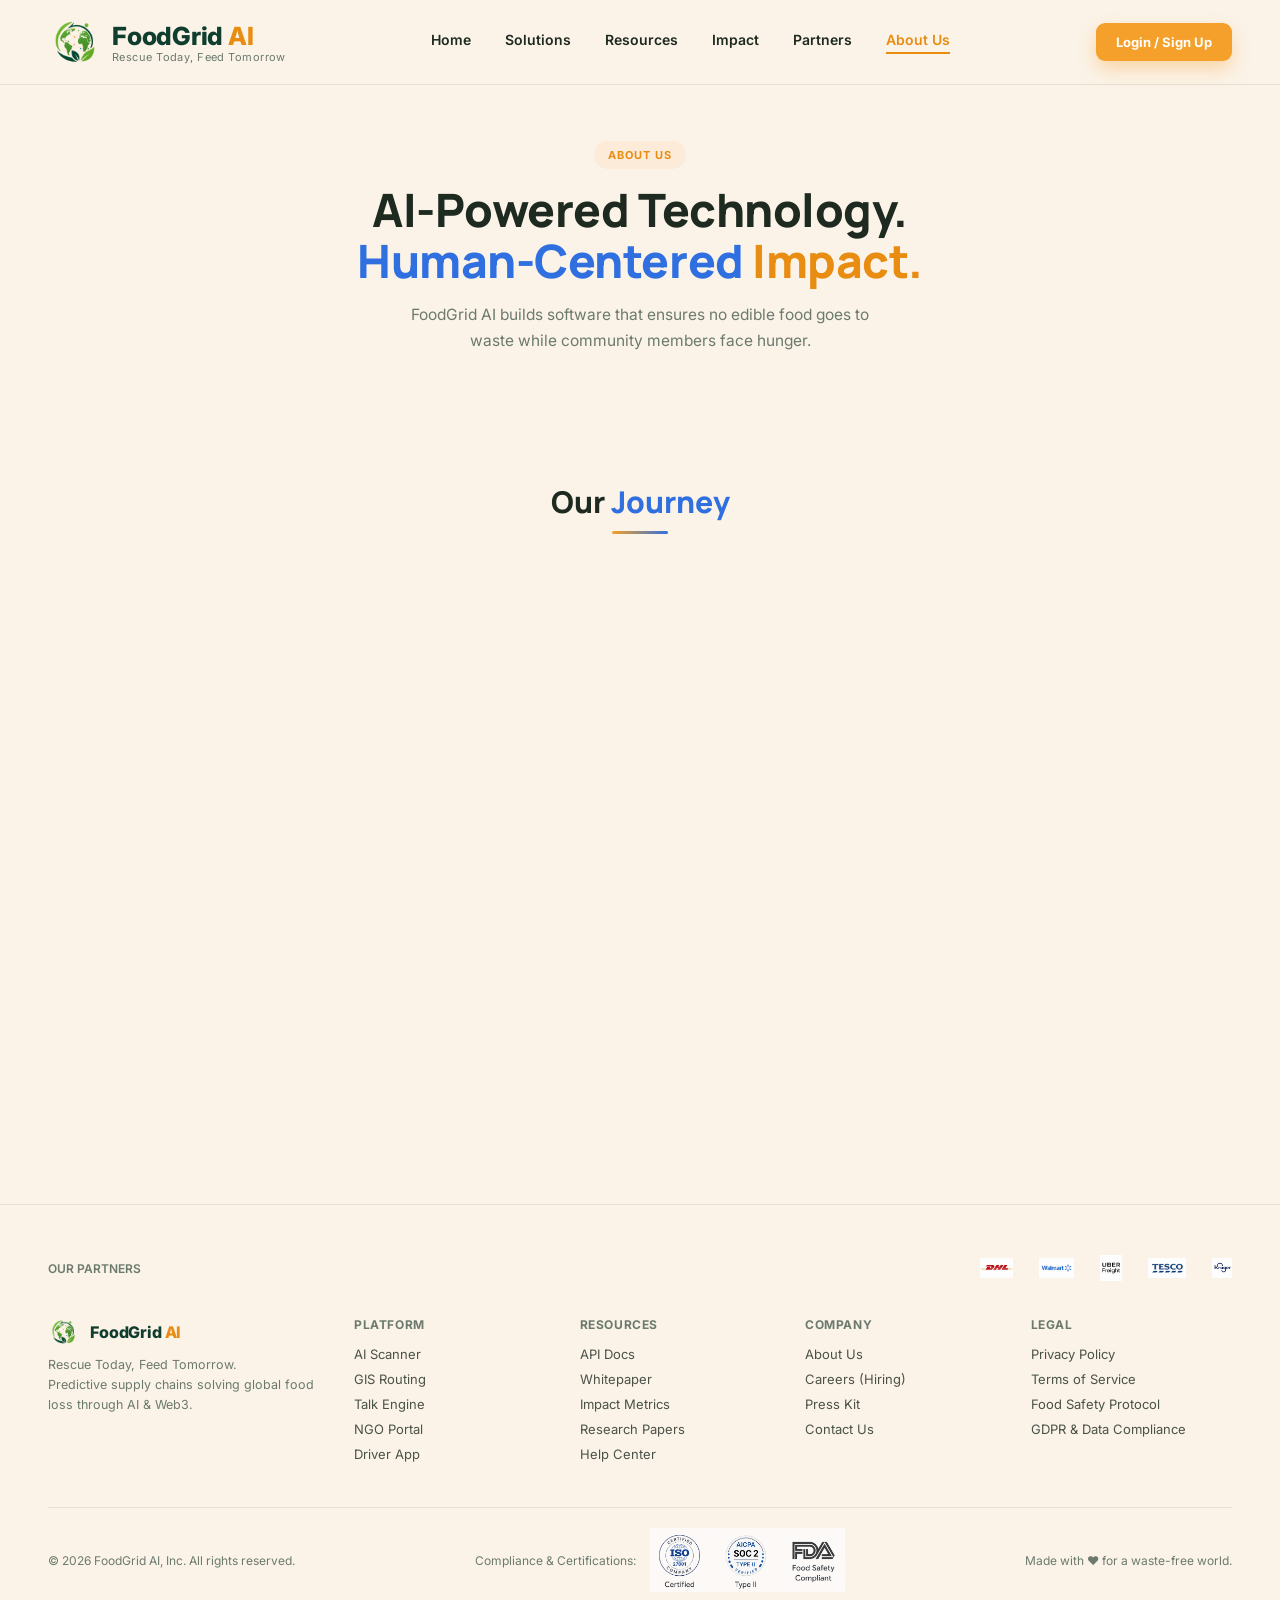
==== about.html @ d58a8b4a "Add Solutions, Resources, Partners, About, Contact pages; mobile nav; unique content per page" ====
<!DOCTYPE html>
<html lang="en">
<head>
<meta charset="UTF-8">
<meta name="viewport" content="width=device-width, initial-scale=1.0">
<title>About Us — FoodGrid AI</title>
<link rel="stylesheet" href="style.css">
</head>
<body>

  <div id="home">

    <header>
      <nav>
        <div class="brand">
          <img src="assets/logo-icon.png" alt="logo">
          <div>
            <div class="brand-text">FoodGrid <span>AI</span></div>
            <div class="brand-tag">Rescue Today, Feed Tomorrow</div>
          </div>
        </div>
        <div class="nav-links" id="navLinks">
          <a href="index.html">Home</a>
          <a href="solutions.html">Solutions</a>
          <a href="resources.html">Resources</a>
          <a href="index.html#impact">Impact</a>
          <a href="partners.html">Partners</a>
          <a href="about.html" class="active">About Us</a>
        </div>
        <div class="nav-right">
          <button class="btn-cta">Login / Sign Up</button>
          <button class="menu-toggle" id="menuToggle" aria-label="Toggle menu"><span></span><span></span><span></span></button>
        </div>
      </nav>
    </header>

    <main class="container">

      <section style="padding-top:56px;">
        <div class="hero-copy" style="max-width:700px;margin:0 auto;text-align:center;">
          <span class="eyebrow">About Us</span>
          <h1 style="margin:16px auto;">AI-Powered Technology.<br><span class="blue">Human-Centered</span> <span class="orange">Impact.</span></h1>
          <p style="margin:0 auto;">FoodGrid AI builds software that ensures no edible food goes to waste while community members face hunger.</p>
        </div>
      </section>

      <section>
        <div class="section-title"><h2>Our <span class="accent">Journey</span></h2></div>
        <div class="solutions-grid reveal" style="grid-template-columns:repeat(4,1fr);">
          <div class="solution-card"><div class="ico" style="background:#DDEBFF;">🌱</div><h3>2023 — The Foundation</h3><p>Project launched by software engineers and logistics specialists to address local farm surplus waste.</p></div>
          <div class="solution-card"><div class="ico" style="background:#DFF3E3;">🤖</div><h3>2024 — Algorithm Launch</h3><p>Deployed initial Computer Vision and Freshness Prediction models across regional supermarket pilots.</p></div>
          <div class="solution-card"><div class="ico" style="background:#FCEBD8;">🏙️</div><h3>2025 — Multi-City Expansion</h3><p>Scaled infrastructure to support 20+ municipal areas and hundreds of verified food banks.</p></div>
          <div class="solution-card"><div class="ico" style="background:#EDE9FE;">🌍</div><h3>2026 — Global Intelligence Grid</h3><p>Integrated real-time carbon tracking, dynamic routing, and automated tax reporting into one platform.</p></div>
        </div>
      </section>

      <section>
        <div class="solutions-grid reveal" style="grid-template-columns:repeat(2,1fr);">
          <div class="solution-card">
            <div class="ico" style="background:#DFF3E3;">🎯</div>
            <h3>Our Mission</h3>
            <p>To build an automated, intelligent distribution network that identifies and routes surplus food to individuals in need — instantly, safely, and transparently.</p>
          </div>
          <div class="solution-card">
            <div class="ico" style="background:#DDEBFF;">🔭</div>
            <h3>Our Vision</h3>
            <p>A resilient world where supply chains eliminate edible organic waste entirely, establishing equitable food access across every community.</p>
          </div>
        </div>
      </section>

    </main>

    <footer>
      <div class="container">
        <div class="footer-top">
          <span style="font-size:12px;color:var(--muted);font-weight:600;">OUR PARTNERS</span>
          <div class="partner-logos">
            <img src="assets/DHL.png" alt="DHL">
            <img src="assets/walmart.png" alt="Walmart">
            <img src="assets/UBER-Freight.png" alt="Uber Freight" style="height:26px;">
            <img src="assets/Tesco.png" alt="Tesco">
            <img src="assets/Kroger.png" alt="Kroger">
          </div>
        </div>

        <div class="footer-grid">
          <div class="footer-brand">
            <div class="brand">
              <img src="assets/logo-icon.png" alt="logo" style="width:30px;height:30px;">
              <div class="brand-text" style="font-size:16px;">FoodGrid <span>AI</span></div>
            </div>
            <p>Rescue Today, Feed Tomorrow.<br>Predictive supply chains solving global food loss through AI & Web3.</p>
          </div>
          <div>
            <h4>Platform</h4>
            <a href="solutions.html">AI Scanner</a>
            <a href="solutions.html">GIS Routing</a>
            <a href="solutions.html">Talk Engine</a>
            <a href="solutions.html">NGO Portal</a>
            <a href="solutions.html">Driver App</a>
          </div>
          <div>
            <h4>Resources</h4>
            <a href="resources.html">API Docs</a>
            <a href="resources.html">Whitepaper</a>
            <a href="resources.html">Impact Metrics</a>
            <a href="resources.html">Research Papers</a>
            <a href="resources.html">Help Center</a>
          </div>
          <div>
            <h4>Company</h4>
            <a href="about.html">About Us</a>
            <a href="about.html">Careers (Hiring)</a>
            <a href="about.html">Press Kit</a>
            <a href="contact.html">Contact Us</a>
          </div>
          <div>
            <h4>Legal</h4>
            <a href="#">Privacy Policy</a>
            <a href="#">Terms of Service</a>
            <a href="#">Food Safety Protocol</a>
            <a href="#">GDPR & Data Compliance</a>
          </div>
        </div>

        <div class="footer-bottom">
          <div>© 2026 FoodGrid AI, Inc. All rights reserved.</div>
          <div class="certs">
            <span>Compliance &amp; Certifications:</span>
            <img src="assets/certs.png" alt="ISO 27001, SOC 2 Type II, and FDA certifications">
          </div>
          <div>Made with ♥ for a waste-free world.</div>
        </div>
      </div>
    </footer>

  </div>

<script src="script.js"></script>
</body>
</html>
---- style.css ----
@import url('https://fonts.googleapis.com/css2?family=Manrope:wght@500;700;800&family=Inter:wght@400;500;600&display=swap');

:root{
  --cream:#FBF3E8;
  --cream-deep:#F5E9D8;
  --card:#FFFFFF;
  --ink:#1E2A20;
  --muted:#6C7A6E;
  --line:#E8DFCF;
  --green:#3E8E4F;
  --green-dark:#0F3D2E;
  --orange:#F4A02A;
  --orange-deep:#E88C12;
  --blue:#2F6FE0;
  --coral:#F2765C;
  --radius:16px;
  --shadow:0 12px 30px rgba(31,42,32,0.07);
}

*{box-sizing:border-box;margin:0;padding:0;}
html{scroll-behavior:smooth;}
body{
  font-family:'Inter',system-ui,sans-serif;
  background:var(--cream);
  color:var(--ink);
  overflow-x:hidden;
}
img{max-width:100%;display:block;}
h1,h2,h3{font-family:'Manrope',sans-serif;}
a{color:inherit;text-decoration:none;}
button{font-family:inherit;cursor:pointer;}
.container{max-width:1320px;margin:0 auto;padding:0 48px;}
section{padding:64px 0;}
.eyebrow{
  display:inline-flex;align-items:center;gap:8px;
  background:#FCEBD8;color:var(--orange-deep);
  font-size:11px;font-weight:700;letter-spacing:0.09em;
  padding:7px 14px;border-radius:20px;text-transform:uppercase;
}

/* ---------------- SPLASH ---------------- */
#splash{
  position:fixed;inset:0;z-index:999;
  display:flex;align-items:center;justify-content:center;
  background:radial-gradient(circle at 50% 42%, #FFFDF9 0%, var(--cream) 55%, var(--cream-deep) 100%);
  perspective:1400px;
}
#logo-stage{
  position:relative;width:260px;height:260px;
  transform-style:preserve-3d;
  animation:spin 3.2s cubic-bezier(.4,1.05,.4,1) forwards,
            burst 1.1s ease-in forwards 3.2s;
}
#logo-stage img{
  width:100%;height:100%;object-fit:contain;
  filter:drop-shadow(0 20px 44px rgba(15,61,46,0.3));
  backface-visibility:hidden;
}
#logo-shadow{
  position:absolute;bottom:-40px;left:50%;
  width:150px;height:24px;transform:translateX(-50%);
  background:radial-gradient(ellipse, rgba(15,61,46,0.3) 0%, rgba(15,61,46,0) 72%);
  animation:shadow-pulse 3.2s ease-in-out forwards;
}
#shine{position:absolute;inset:0;border-radius:50%;overflow:hidden;pointer-events:none;}
#shine::after{
  content:"";position:absolute;top:-40%;left:-160%;width:60%;height:180%;
  background:linear-gradient(75deg, rgba(255,255,255,0) 0%, rgba(255,255,255,0.9) 48%, rgba(255,255,255,0) 100%);
  transform:rotate(8deg);mix-blend-mode:screen;
  animation:sweep 3.2s cubic-bezier(.2,.7,.3,1) forwards;
}
#brandline{
  position:absolute;bottom:15%;left:50%;transform:translateX(-50%);
  text-align:center;opacity:0;
  animation:fade-in 0.8s ease forwards 1.6s;
}
#brandline .name{font-size:15px;font-weight:800;letter-spacing:0.28em;color:var(--green-dark);text-transform:uppercase;}
#brandline .tag{margin-top:6px;font-size:11px;letter-spacing:0.18em;color:#8A9A8C;text-transform:uppercase;}

@keyframes spin{
  0%{ transform:scale(0.66) rotateY(0deg); }
  80%{ transform:scale(1) rotateY(1030deg); }
  100%{ transform:scale(1) rotateY(1080deg); }
}
@keyframes shadow-pulse{
  0%{opacity:0;transform:translateX(-50%) scaleX(0.6);}
  15%{opacity:1;}
  100%{opacity:0.9;transform:translateX(-50%) scaleX(1);}
}
@keyframes sweep{
  0%{left:-160%;} 55%{left:-160%;} 85%{left:160%;} 100%{left:160%;}
}
@keyframes fade-in{ to{opacity:1;} }
@keyframes burst{
  0%{ transform:scale(1) rotateY(1080deg); opacity:1; }
  100%{ transform:scale(14) rotateY(1080deg); opacity:0; }
}
#splash.hide{ animation:splash-fade 0.7s ease forwards 3.9s; }
@keyframes splash-fade{ to{opacity:0;visibility:hidden;} }

#home{
  opacity:0;transform:scale(0.97);
  animation:home-in 0.9s cubic-bezier(.2,.7,.3,1) forwards 4.0s;
}
@keyframes home-in{ to{opacity:1;transform:scale(1);} }

/* ---------------- NAV ---------------- */
header{
  position:sticky;top:0;z-index:50;
  background:rgba(251,243,232,0.78);
  backdrop-filter:blur(14px);
  -webkit-backdrop-filter:blur(14px);
  border-bottom:1px solid var(--line);
  transition:box-shadow 0.3s ease, background 0.3s ease;
}
header.scrolled{
  background:rgba(251,243,232,0.94);
  box-shadow:0 8px 24px rgba(31,42,32,0.06);
}
nav{display:flex;align-items:center;justify-content:space-between;padding:16px 48px;max-width:1320px;margin:0 auto;}
.brand{display:flex;align-items:center;gap:12px;}
.brand img{width:52px;height:52px;animation:logo-breathe 6s ease-in-out infinite;}
.brand-text{font-weight:800;font-size:25px;letter-spacing:-0.01em;color:var(--green-dark);}
.brand-text span{color:var(--orange-deep);}
.brand-tag{font-size:11px;color:var(--muted);letter-spacing:0.04em;margin-top:-1px;}
@keyframes logo-breathe{
  0%,100%{ transform:scale(1) rotate(0deg); }
  50%{ transform:scale(1.06) rotate(4deg); }
}
@media(prefers-reduced-motion:reduce){
  .brand img{animation:none;}
}
.nav-links{display:flex;gap:34px;font-size:14px;font-weight:600;color:var(--ink);}
.nav-links a.active{color:var(--orange-deep);border-bottom:2px solid var(--orange-deep);padding-bottom:4px;}
.nav-links a{position:relative;transition:color 0.2s ease;}
.nav-links a:not(.active):hover{color:var(--orange-deep);}
.nav-right{display:flex;align-items:center;gap:18px;}
.menu-toggle{display:none;background:none;border:none;padding:6px;cursor:pointer;}
.menu-toggle span{display:block;width:22px;height:2px;background:var(--ink);margin:5px 0;border-radius:2px;transition:transform 0.25s ease, opacity 0.25s ease;}
.menu-toggle.open span:nth-child(1){transform:translateY(7px) rotate(45deg);}
.menu-toggle.open span:nth-child(2){opacity:0;}
.menu-toggle.open span:nth-child(3){transform:translateY(-7px) rotate(-45deg);}
.btn-cta{background:var(--orange);color:#fff;border:none;padding:11px 20px;border-radius:9px;font-weight:700;font-size:13px;box-shadow:0 8px 18px rgba(244,160,42,0.35);transition:transform 0.25s ease, box-shadow 0.25s ease;}
.btn-cta:hover{transform:translateY(-2px);box-shadow:0 12px 24px rgba(244,160,42,0.45);}

/* premium button motion, applies to all solid buttons */
.btn-primary,.btn-outline,.btn-blue,.btn-orange-solid,.btn-blue-solid,.btn-coral-solid{
  transition:transform 0.25s cubic-bezier(.2,.8,.3,1), box-shadow 0.25s ease, filter 0.25s ease;
}
.btn-primary:hover,.btn-blue:hover,.btn-orange-solid:hover,.btn-blue-solid:hover,.btn-coral-solid:hover{
  transform:translateY(-3px);
  filter:brightness(1.05);
}
.btn-outline:hover{
  transform:translateY(-3px);
  border-color:var(--orange-deep);
  color:var(--orange-deep);
}

/* ---------------- HERO ---------------- */
.hero{display:grid;grid-template-columns:1.1fr 1fr;gap:40px;align-items:center;padding-top:56px;}
.hero-copy h1{font-size:46px;line-height:1.1;font-weight:800;letter-spacing:-0.01em;margin:20px 0 18px;color:var(--ink);}
.hero-copy h1 .blue{color:var(--blue);}
.hero-copy h1 .orange{color:var(--orange-deep);}
.hero-copy p{color:var(--muted);font-size:15.5px;line-height:1.65;max-width:480px;}
.btn-row{display:flex;gap:12px;margin-top:28px;flex-wrap:wrap;}
.btn-primary{background:var(--orange);color:#fff;border:none;padding:14px 20px;border-radius:9px;font-weight:700;font-size:13.5px;box-shadow:0 10px 20px rgba(244,160,42,0.32);}
.btn-outline{background:transparent;color:var(--ink);border:1.5px solid #D8CFC0;padding:14px 20px;border-radius:9px;font-weight:700;font-size:13.5px;}
.btn-blue{background:var(--blue);color:#fff;border:none;padding:14px 20px;border-radius:9px;font-weight:700;font-size:13.5px;box-shadow:0 10px 20px rgba(47,111,224,0.32);}
.trust{margin-top:38px;}
.trust-label{font-size:12px;color:var(--muted);margin-bottom:14px;}
.trust-logos{display:flex;gap:38px;align-items:center;flex-wrap:wrap;opacity:0.92;}
.trust-logos img{height:34px;width:auto;object-fit:contain;filter:grayscale(10%);transition:transform 0.25s ease, filter 0.25s ease;}
.trust-logos img:hover{transform:translateY(-2px) scale(1.08);filter:grayscale(0%);}

.hero-visual{position:relative;}
.hero-visual img{border-radius:20px;transition:transform 0.6s cubic-bezier(.2,.7,.3,1);animation:globe-sway 7s ease-in-out infinite;}
.hero-visual:hover img{transform:scale(1.015);}
@keyframes globe-sway{
  0%,100%{ transform:rotate(0deg) scale(1); }
  50%{ transform:rotate(0.7deg) scale(1.012); }
}
@media(prefers-reduced-motion:reduce){
  .hero-visual img{animation:none;}
}
.stat-float{
  position:absolute;background:var(--card);border-radius:14px;box-shadow:var(--shadow);
  padding:12px 16px;display:flex;align-items:center;gap:10px;
  animation:drift 5s ease-in-out infinite;
  transition:box-shadow 0.25s ease, transform 0.25s ease;
}
.stat-float:hover{box-shadow:0 18px 36px rgba(31,42,32,0.14);}
.stat-float img{width:30px;height:30px;border-radius:0;}
.stat-float .num{font-weight:800;font-size:15px;color:var(--ink);}
.stat-float .lab{font-size:10.5px;color:var(--muted);}
.stat-tl{top:-10px;left:-10px;animation-delay:0s;}
.stat-tr{top:20px;right:-24px;animation-delay:1.2s;}
.stat-br{bottom:40px;right:-24px;animation-delay:2.4s;}
.stat-bl{bottom:-14px;left:30px;animation-delay:0.6s;}
@keyframes drift{
  0%,100%{ transform:translateY(0); }
  50%{ transform:translateY(-8px); }
}
@media(prefers-reduced-motion:reduce){
  .stat-float{animation:none;}
}

/* ---------------- SCROLL REVEAL ---------------- */
.reveal{opacity:0;transform:translateY(28px);transition:opacity 0.7s cubic-bezier(.2,.7,.3,1), transform 0.7s cubic-bezier(.2,.7,.3,1);}
.reveal.visible{opacity:1;transform:translateY(0);}

/* staggered entrance for children of a revealed group */
.steps-row.reveal .step,
.features.reveal .feature-card{
  opacity:0;transform:translateY(20px);
  transition:opacity 0.6s cubic-bezier(.2,.7,.3,1), transform 0.6s cubic-bezier(.2,.7,.3,1);
}
.steps-row.reveal.visible .step,
.features.reveal.visible .feature-card{ opacity:1; transform:translateY(0); }
.steps-row.reveal.visible .step:nth-child(1),.features.reveal.visible .feature-card:nth-child(1){transition-delay:0.05s;}
.steps-row.reveal.visible .step:nth-child(2),.features.reveal.visible .feature-card:nth-child(2){transition-delay:0.15s;}
.steps-row.reveal.visible .step:nth-child(3),.features.reveal.visible .feature-card:nth-child(3){transition-delay:0.25s;}
.steps-row.reveal.visible .step:nth-child(4),.features.reveal.visible .feature-card:nth-child(4){transition-delay:0.35s;}
.features.reveal.visible .feature-card:nth-child(5){transition-delay:0.45s;}
@media(prefers-reduced-motion:reduce){
  .reveal{opacity:1;transform:none;transition:none;}
}

/* ---------------- STATS BAR ---------------- */
.statbar{
  display:grid;grid-template-columns:repeat(5,1fr);
  background:var(--card);border-radius:var(--radius);box-shadow:var(--shadow);
  padding:30px 10px;margin-top:56px;
}
.statbar .item{display:flex;align-items:center;gap:14px;padding:0 20px;border-right:1px solid var(--line);transition:transform 0.25s ease;}
.statbar .item:hover{transform:translateY(-3px);}
.statbar .item:last-child{border-right:none;}
.statbar img{width:44px;height:44px;}
.statbar .num{font-size:22px;font-weight:800;color:var(--green-dark);}
.statbar .num.orange{color:var(--orange-deep);}
.statbar .num.coral{color:var(--coral);}
.statbar .lab{font-size:12px;color:var(--muted);margin-top:2px;}

/* ---------------- HOW IT WORKS ---------------- */
.section-title{text-align:center;margin-bottom:44px;}
.section-title h2{font-size:30px;font-weight:800;}
.section-title h2 .accent{color:var(--blue);}
.section-title.orange h2 .accent{color:var(--orange-deep);}
.section-title h2{position:relative;display:inline-block;}
.section-title h2::after{
  content:"";position:absolute;left:50%;bottom:-12px;transform:translateX(-50%);
  width:56px;height:3px;border-radius:3px;
  background:linear-gradient(90deg,var(--orange),var(--blue));
}

.steps{display:grid;grid-template-columns:repeat(4,1fr);gap:0;align-items:stretch;}
.step{
  background:var(--card);border-radius:var(--radius);box-shadow:var(--shadow);padding:22px;position:relative;
  transition:transform 0.3s cubic-bezier(.2,.8,.3,1), box-shadow 0.3s ease;
}
.step:hover{transform:translateY(-6px);box-shadow:0 20px 40px rgba(31,42,32,0.12);}
.step img{transition:transform 0.5s ease;}
.step:hover img{transform:scale(1.04);}
.step-num{
  width:28px;height:28px;border-radius:50%;color:#fff;font-weight:800;font-size:13px;
  display:flex;align-items:center;justify-content:center;margin-bottom:12px;
}
.step:nth-child(1) .step-num{background:var(--blue);}
.step:nth-child(2) .step-num{background:var(--orange);}
.step:nth-child(3) .step-num{background:#4CA6E0;}
.step:nth-child(4) .step-num{background:var(--coral);}
.step h3{font-size:15px;margin-bottom:8px;}
.step p{font-size:13px;color:var(--muted);line-height:1.55;margin-bottom:14px;}
.step img{border-radius:10px;width:100%;height:120px;object-fit:cover;}
.step-arrow{display:flex;align-items:center;justify-content:center;color:var(--muted);font-size:22px;}
.steps-row{display:grid;grid-template-columns:1fr auto 1fr auto 1fr auto 1fr;gap:16px;align-items:stretch;}

/* ---------------- FEATURES ---------------- */
.features{display:grid;grid-template-columns:repeat(5,1fr);gap:16px;}
.feature-card{
  background:var(--card);border-radius:var(--radius);box-shadow:var(--shadow);padding:20px;
  transition:transform 0.3s cubic-bezier(.2,.8,.3,1), box-shadow 0.3s ease;
}
.feature-card:hover{transform:translateY(-6px);box-shadow:0 20px 40px rgba(31,42,32,0.12);}
.feature-card img{transition:transform 0.5s ease;}
.feature-card:hover img{transform:scale(1.04);}
.feature-icon-badge{
  width:36px;height:36px;border-radius:10px;display:flex;align-items:center;justify-content:center;
  font-size:17px;margin-bottom:12px;
}
.feature-card h3{font-size:14.5px;margin-bottom:12px;display:flex;align-items:center;gap:8px;}
.feature-card img{border-radius:10px;margin-bottom:10px;height:80px;width:100%;object-fit:cover;}
.feature-card .metric{font-size:22px;font-weight:800;color:var(--green-dark);margin-top:4px;}
.feature-card .metric.orange{color:var(--orange-deep);}
.feature-card .sub{font-size:11.5px;color:var(--muted);margin-top:4px;line-height:1.5;}

.progress-track{
  width:100%;height:7px;border-radius:6px;background:var(--line);overflow:hidden;margin-top:10px;
}
.progress-fill{
  height:100%;border-radius:6px;background:linear-gradient(90deg,var(--orange),var(--orange-deep));
  width:0%;transition:width 1.3s cubic-bezier(.2,.7,.3,1);
}
.progress-fill.filled{width:var(--target,96%);}

.arrow-circle{
  width:34px;height:34px;border-radius:50%;background:var(--orange);color:#fff;border:none;
  display:flex;align-items:center;justify-content:center;margin-top:14px;font-weight:700;cursor:pointer;
  transition:transform 0.25s ease, filter 0.25s ease;
}
.arrow-circle:hover{transform:translateX(4px);filter:brightness(1.06);}

/* ---------------- LIVE IMPACT + CTA ---------------- */
.impact-row{display:grid;grid-template-columns:1fr 1.2fr;gap:20px;}
.impact-card{
  background:var(--card);border-radius:var(--radius);box-shadow:var(--shadow);padding:20px;
  transition:transform 0.3s ease, box-shadow 0.3s ease;
  display:flex;flex-direction:column;
}
.impact-card:hover{transform:translateY(-4px);box-shadow:0 20px 40px rgba(31,42,32,0.1);}
.impact-card img{border-radius:12px;margin-top:12px;width:100%;flex:1;object-fit:cover;}
.cta-strip{
  background:linear-gradient(135deg,#FDEFDD,#FBF3E8);
  border-radius:var(--radius);padding:36px;text-align:center;
}
.cta-strip h2{font-size:24px;font-weight:800;}
.cta-strip h2 span{color:var(--blue);}
.cta-strip p{color:var(--muted);font-size:13.5px;margin:10px 0 20px;}
.cta-strip .btn-row{justify-content:center;}
.btn-orange-solid{background:var(--orange);color:#fff;border:none;padding:13px 22px;border-radius:9px;font-weight:700;font-size:13px;}
.btn-blue-solid{background:var(--blue);color:#fff;border:none;padding:13px 22px;border-radius:9px;font-weight:700;font-size:13px;}
.btn-coral-solid{background:var(--coral);color:#fff;border:none;padding:13px 22px;border-radius:9px;font-weight:700;font-size:13px;}

.newsletter{
  background:var(--green-dark);color:#fff;border-radius:var(--radius);
  padding:26px 30px;display:flex;align-items:center;justify-content:space-between;gap:20px;margin-top:20px;
  flex-wrap:wrap;
}
.newsletter h3{font-size:15px;}
.newsletter p{font-size:12px;opacity:0.75;margin-top:4px;}
.newsletter-right{display:flex;align-items:center;gap:22px;flex-wrap:wrap;}
.newsletter form{display:flex;gap:10px;}
.newsletter input{padding:11px 16px;border-radius:8px;border:none;width:220px;font-size:13px;}
.newsletter button{background:var(--coral);color:#fff;border:none;padding:11px 18px;border-radius:8px;font-weight:700;font-size:13px;transition:transform 0.25s ease, filter 0.25s ease;}
.newsletter button:hover{transform:translateY(-2px);filter:brightness(1.08);}
.social-icons{display:flex;gap:10px;}
.social-icons a{
  width:38px;height:38px;border-radius:50%;
  background:rgba(255,255,255,0.1);
  display:flex;align-items:center;justify-content:center;
  transition:background 0.25s ease, transform 0.25s ease;
}
.social-icons a:hover{background:var(--coral);transform:translateY(-3px);}
.social-icons svg{width:17px;height:17px;fill:#fff;}

/* ---------------- FOOTER ---------------- */
footer{border-top:1px solid var(--line);padding:50px 0 24px;margin-top:20px;}
.footer-top{display:flex;justify-content:space-between;align-items:center;margin-bottom:36px;flex-wrap:wrap;gap:16px;}
.partner-logos{display:flex;gap:26px;align-items:center;flex-wrap:wrap;}
.partner-logos img{height:20px;filter:grayscale(20%);}
.footer-grid{display:grid;grid-template-columns:1.4fr repeat(4,1fr);gap:24px;font-size:13px;}
.footer-grid h4{font-size:12px;text-transform:uppercase;letter-spacing:0.05em;color:var(--muted);margin-bottom:14px;}
.footer-grid a{display:block;color:var(--ink);margin-bottom:9px;opacity:0.8;}
.footer-brand p{font-size:12.5px;color:var(--muted);margin-top:8px;line-height:1.6;}
.footer-bottom{
  display:flex;justify-content:space-between;align-items:center;
  border-top:1px solid var(--line);margin-top:36px;padding-top:20px;
  font-size:12px;color:var(--muted);
}
.certs{display:flex;gap:14px;align-items:center;}
.certs img{height:64px;}

@media(max-width:1100px){
  .hero{grid-template-columns:1fr;}
  .statbar{grid-template-columns:repeat(2,1fr);}
  .statbar .item{border-right:none;border-bottom:1px solid var(--line);padding:14px 8px;}
  .steps-row{grid-template-columns:1fr;}
  .steps-row .step-arrow{display:none;}
  .features{grid-template-columns:repeat(2,1fr);}
  .impact-row{grid-template-columns:1fr;}
  .footer-grid{grid-template-columns:1fr 1fr;}
  .container{padding:0 22px;}

  .menu-toggle{display:block;}
  nav{padding:14px 22px;}
  .nav-links{
    position:absolute;top:100%;left:0;right:0;
    background:var(--cream);border-bottom:1px solid var(--line);
    flex-direction:column;gap:0;
    max-height:0;overflow:hidden;
    transition:max-height 0.3s ease;
  }
  .nav-links.open{max-height:400px;}
  .nav-links a{padding:14px 22px;border-bottom:1px solid var(--line);width:100%;}
  .nav-links a.active{border-bottom:1px solid var(--line);}
  .brand-tag{display:none;}
  .hero-copy h1{font-size:34px;}
  .btn-row{flex-direction:column;align-items:stretch;}
  .btn-row button{width:100%;}
  .stat-float{position:static;margin-top:10px;width:fit-content;}
  .hero-visual{display:flex;flex-direction:column;}
  .solutions-grid{grid-template-columns:1fr !important;}
  .process-track{flex-direction:column !important;align-items:flex-start !important;}
  .process-track .process-connector{display:none;}
  .newsletter{flex-direction:column;align-items:flex-start;}
}

@media(max-width:640px){
  .container{padding:0 16px;}
  .hero-copy h1{font-size:28px;}
  .eyebrow{font-size:10px;}
  .section-title h2{font-size:22px;}
  .statbar{grid-template-columns:1fr;}
  .footer-grid{grid-template-columns:1fr;}
  .footer-top{flex-direction:column;align-items:flex-start;}
}

/* ================= SOLUTIONS PAGE ================= */
.solutions-hero{display:grid;grid-template-columns:1.05fr 1fr;gap:40px;align-items:center;padding-top:56px;}
.solutions-hero h1{font-size:42px;line-height:1.12;font-weight:800;margin:18px 0 16px;color:var(--ink);}
.solutions-hero h1 .blue{color:var(--blue);}
.solutions-hero h1 .orange{color:var(--orange-deep);}
.solutions-hero p{color:var(--muted);font-size:15.5px;line-height:1.65;max-width:480px;}
.solutions-visual{position:relative;}
.solutions-visual img{border-radius:20px;width:100%;animation:globe-sway 7s ease-in-out infinite;}
.float-badge{
  position:absolute;background:var(--card);border-radius:14px;box-shadow:var(--shadow);
  padding:12px 16px;display:flex;align-items:center;gap:10px;animation:drift 5s ease-in-out infinite;
}
.float-badge .ico{
  width:34px;height:34px;border-radius:50%;display:flex;align-items:center;justify-content:center;font-size:16px;flex-shrink:0;
}
.float-badge .num{font-weight:800;font-size:15px;color:var(--ink);}
.float-badge .lab{font-size:10.5px;color:var(--muted);}
.fb-1{top:-8px;left:-10px;animation-delay:0s;}
.fb-2{top:20px;right:-20px;animation-delay:1.2s;}
.fb-3{bottom:36px;left:-20px;animation-delay:2s;}
.fb-4{bottom:-14px;right:20px;animation-delay:0.7s;}

.solutions-impact-strip{
  display:grid;grid-template-columns:repeat(6,1fr);
  background:var(--card);border-radius:var(--radius);box-shadow:var(--shadow);
  padding:26px 8px;margin-top:56px;
}
.solutions-impact-strip .item{display:flex;align-items:center;gap:12px;padding:0 14px;border-right:1px solid var(--line);}
.solutions-impact-strip .item:last-child{border-right:none;}
.solutions-impact-strip .ico{
  width:38px;height:38px;border-radius:50%;display:flex;align-items:center;justify-content:center;font-size:16px;flex-shrink:0;
}
.solutions-impact-strip .num{font-size:18px;font-weight:800;color:var(--green-dark);}
.solutions-impact-strip .lab{font-size:11px;color:var(--muted);}

.solutions-grid{display:grid;grid-template-columns:repeat(3,1fr);gap:18px;}
.solution-card{
  background:var(--card);border-radius:var(--radius);box-shadow:var(--shadow);padding:24px;
  transition:transform 0.3s cubic-bezier(.2,.8,.3,1), box-shadow 0.3s ease;
}
.solution-card:hover{transform:translateY(-6px);box-shadow:0 20px 40px rgba(31,42,32,0.12);}
.solution-card .ico{
  width:44px;height:44px;border-radius:12px;display:flex;align-items:center;justify-content:center;
  font-size:20px;margin-bottom:14px;
}
.solution-card h3{font-size:16px;margin-bottom:8px;}
.solution-card p{font-size:13px;color:var(--muted);line-height:1.6;margin-bottom:14px;}
.solution-card a{font-size:13px;font-weight:700;color:var(--orange-deep);display:inline-flex;align-items:center;gap:6px;transition:gap 0.2s ease;}
.solution-card a:hover{gap:10px;}

.process-track{display:flex;align-items:flex-start;justify-content:space-between;gap:8px;margin-top:20px;}
.process-step{display:flex;flex-direction:column;align-items:center;text-align:center;max-width:150px;position:relative;}
.process-step .circle{
  width:56px;height:56px;border-radius:50%;background:var(--card);box-shadow:var(--shadow);
  display:flex;align-items:center;justify-content:center;font-size:20px;margin-bottom:12px;position:relative;
}
.process-step .badge-num{
  position:absolute;top:-4px;right:-4px;width:20px;height:20px;border-radius:50%;
  background:var(--coral);color:#fff;font-size:10px;font-weight:800;display:flex;align-items:center;justify-content:center;
}
.process-step h4{font-size:13.5px;margin-bottom:4px;}
.process-step p{font-size:11.5px;color:var(--muted);line-height:1.5;}
.process-connector{
  flex:1;height:2px;background:repeating-linear-gradient(90deg, var(--muted) 0 6px, transparent 6px 12px);
  margin-top:28px;
}

.solutions-cta-card{
  background:var(--card);border-radius:var(--radius);box-shadow:var(--shadow);
  padding:32px;display:flex;align-items:center;gap:28px;
}
.solutions-cta-card img{width:120px;height:120px;object-fit:contain;flex-shrink:0;}
.solutions-cta-card h2{font-size:22px;font-weight:800;}
.solutions-cta-card h2 span{color:var(--blue);}
.solutions-cta-card p{color:var(--muted);font-size:13.5px;margin:8px 0 18px;}

@media(max-width:1100px){
  .solutions-hero{grid-template-columns:1fr;}
  .solutions-impact-strip{grid-template-columns:repeat(3,1fr);}
  .solutions-impact-strip .item{border-right:none;border-bottom:1px solid var(--line);padding:10px 8px;}
  .solutions-grid{grid-template-columns:repeat(2,1fr);}
  .solutions-cta-card{flex-direction:column;text-align:center;}
}
@media(max-width:640px){
  .solutions-impact-strip{grid-template-columns:1fr 1fr;}
  .solutions-grid{grid-template-columns:1fr;}
}
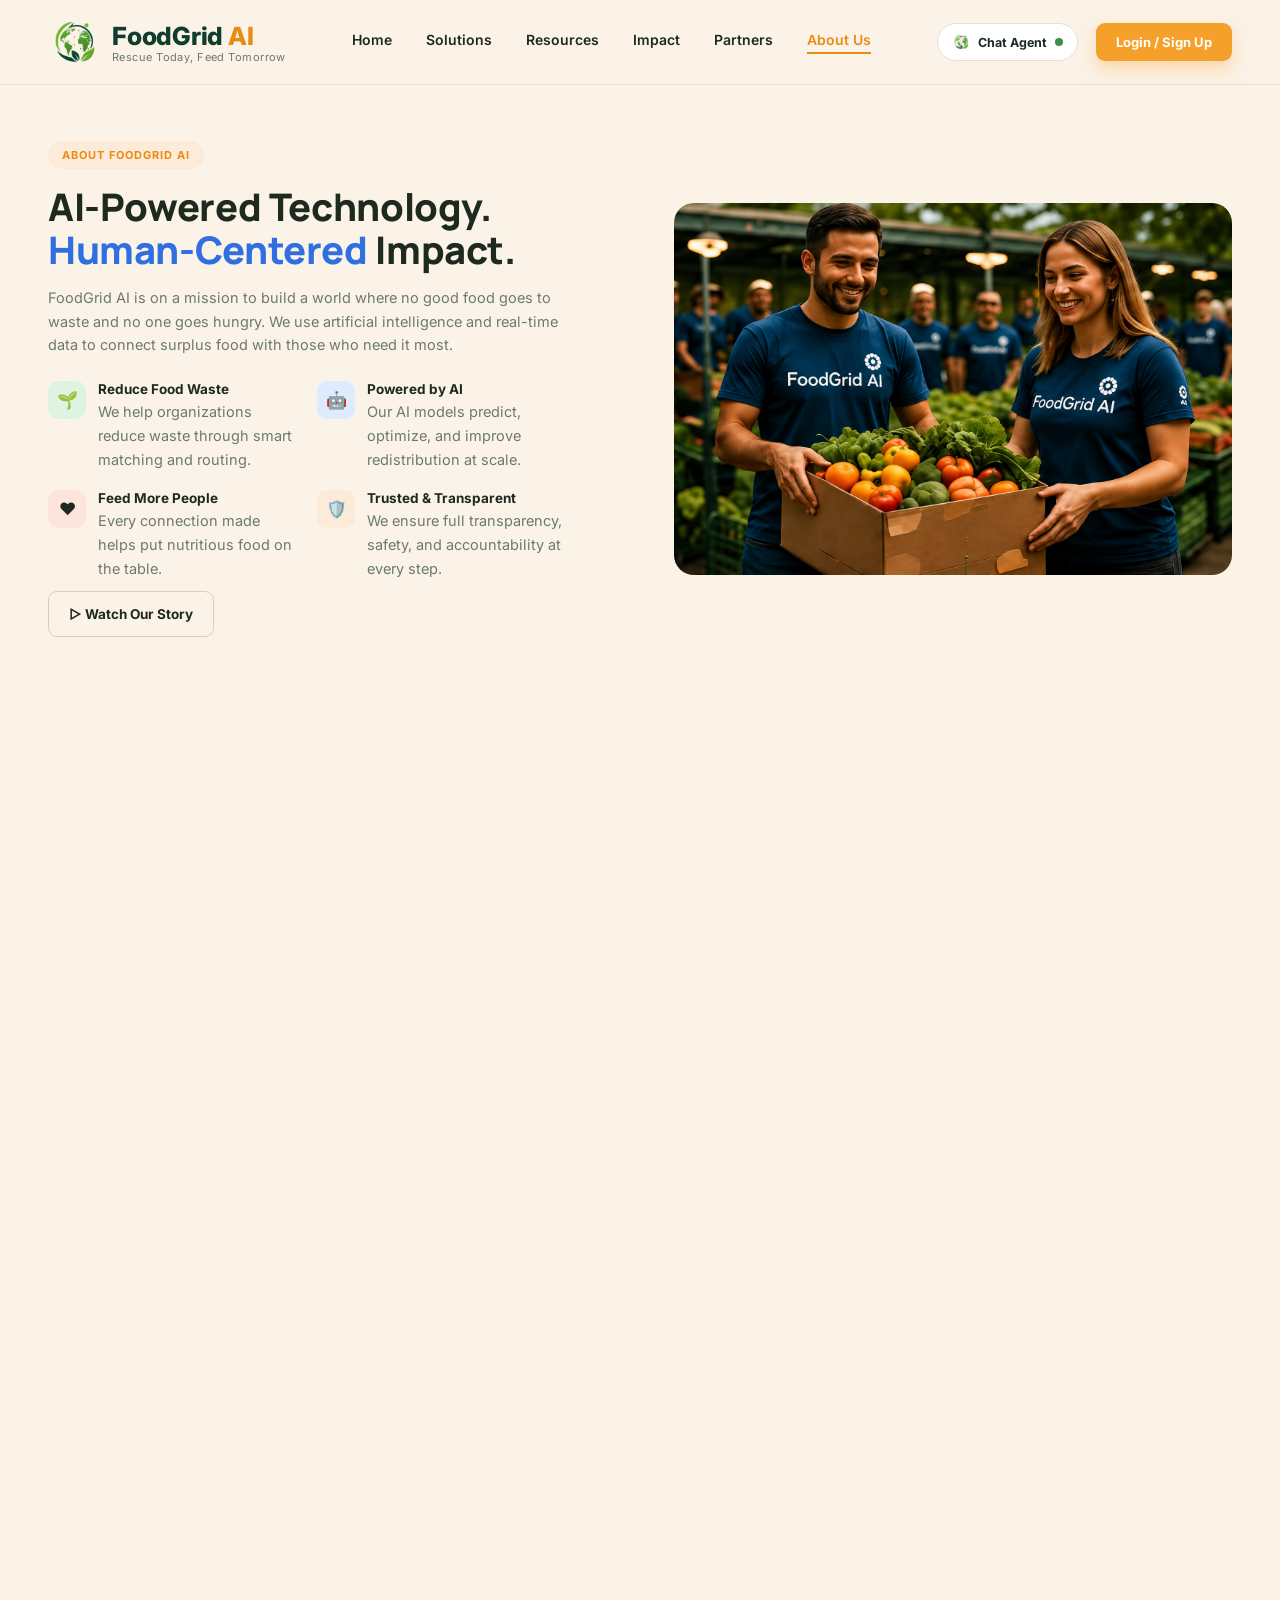
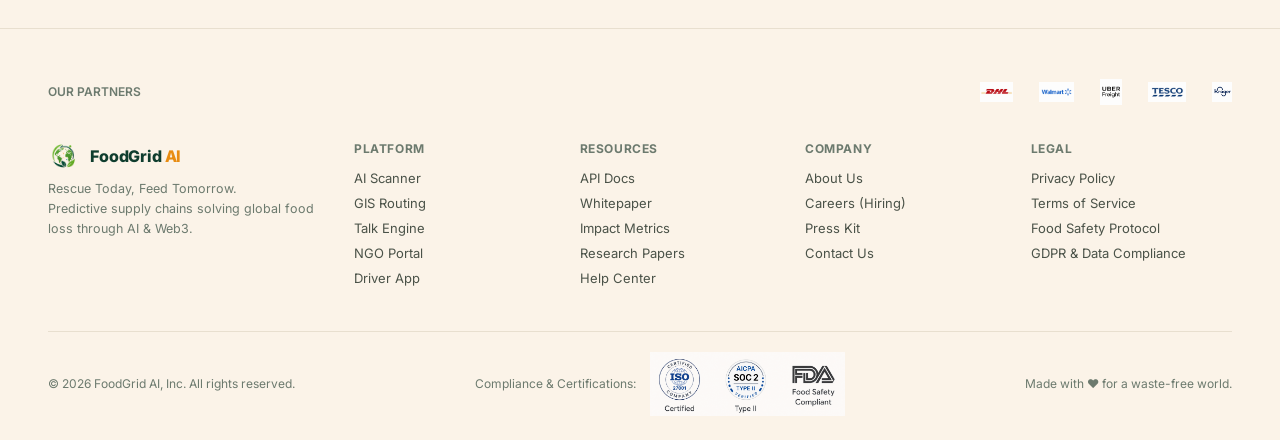
==== commit 2e0491b5: "Add Impact page, chat agent widget, rebuild About/Contact/Partners/Resources with real content and i" ====
--- a/about.html
+++ b/about.html
@@ -23,11 +23,16 @@
           <a href="index.html">Home</a>
           <a href="solutions.html">Solutions</a>
           <a href="resources.html">Resources</a>
-          <a href="index.html#impact">Impact</a>
+          <a href="impact.html">Impact</a>
           <a href="partners.html">Partners</a>
           <a href="about.html" class="active">About Us</a>
         </div>
         <div class="nav-right">
+          <button class="btn-chat-agent" id="chatAgentTrigger" aria-label="Open FoodGrid AI Assistant">
+            <img src="assets/logo-icon.png" alt="">
+            <span>Chat Agent</span>
+            <span class="chat-dot"></span>
+          </button>
           <button class="btn-cta">Login / Sign Up</button>
           <button class="menu-toggle" id="menuToggle" aria-label="Toggle menu"><span></span><span></span><span></span></button>
         </div>
@@ -36,35 +41,63 @@
 
     <main class="container">
 
-      <section style="padding-top:56px;">
-        <div class="hero-copy" style="max-width:700px;margin:0 auto;text-align:center;">
-          <span class="eyebrow">About Us</span>
-          <h1 style="margin:16px auto;">AI-Powered Technology.<br><span class="blue">Human-Centered</span> <span class="orange">Impact.</span></h1>
-          <p style="margin:0 auto;">FoodGrid AI builds software that ensures no edible food goes to waste while community members face hunger.</p>
+      <section class="page-hero-split">
+        <div class="hero-copy">
+          <span class="eyebrow">About FoodGrid AI</span>
+          <h1>AI-Powered Technology.<br><span class="blue">Human-Centered</span> Impact.</h1>
+          <p>FoodGrid AI is on a mission to build a world where no good food goes to waste and no one goes hungry. We use artificial intelligence and real-time data to connect surplus food with those who need it most.</p>
+          <div class="value-mini-grid">
+            <div><div class="mini-ico" style="background:#DFF3E3;">🌱</div><div><strong>Reduce Food Waste</strong><p>We help organizations reduce waste through smart matching and routing.</p></div></div>
+            <div><div class="mini-ico" style="background:#DDEBFF;">🤖</div><div><strong>Powered by AI</strong><p>Our AI models predict, optimize, and improve redistribution at scale.</p></div></div>
+            <div><div class="mini-ico" style="background:#FDE4DC;">❤️</div><div><strong>Feed More People</strong><p>Every connection made helps put nutritious food on the table.</p></div></div>
+            <div><div class="mini-ico" style="background:#FCEBD8;">🛡️</div><div><strong>Trusted &amp; Transparent</strong><p>We ensure full transparency, safety, and accountability at every step.</p></div></div>
+          </div>
+          <button class="btn-outline" style="margin-top:10px;">▷ Watch Our Story</button>
+        </div>
+        <div class="page-hero-visual">
+          <img src="assets/About us/Fresh Harvest, Shared with Care.png" alt="FoodGrid AI volunteers sharing a fresh harvest box">
+        </div>
+      </section>
+
+      <section style="padding-top:10px;">
+        <div class="solutions-impact-strip reveal">
+          <div class="item"><div class="ico" style="background:#FCEBD8;">📅</div><div><div class="num" style="color:var(--orange-deep);">2023</div><div class="lab">Founded</div></div></div>
+          <div class="item"><div class="ico" style="background:#DFF3E3;">👥</div><div><div class="num">250+</div><div class="lab">Organizations</div></div></div>
+          <div class="item"><div class="ico" style="background:#EDE9FE;">🌐</div><div><div class="num" style="color:#6D5BD0;">52</div><div class="lab">Cities</div></div></div>
+          <div class="item"><div class="ico" style="background:#DDEBFF;">📦</div><div><div class="num" style="color:var(--blue);">1.25M kg</div><div class="lab">Food Saved</div></div></div>
+          <div class="item"><div class="ico" style="background:#DFF3E3;">🌿</div><div><div class="num">7,420 Tons</div><div class="lab">CO₂ Prevented</div></div></div>
+          <div class="item"><div class="ico" style="background:#FDE4DC;">👥</div><div><div class="num" style="color:var(--coral);">520,000</div><div class="lab">Lives Impacted</div></div></div>
         </div>
       </section>
 
       <section>
-        <div class="section-title"><h2>Our <span class="accent">Journey</span></h2></div>
-        <div class="solutions-grid reveal" style="grid-template-columns:repeat(4,1fr);">
-          <div class="solution-card"><div class="ico" style="background:#DDEBFF;">🌱</div><h3>2023 — The Foundation</h3><p>Project launched by software engineers and logistics specialists to address local farm surplus waste.</p></div>
-          <div class="solution-card"><div class="ico" style="background:#DFF3E3;">🤖</div><h3>2024 — Algorithm Launch</h3><p>Deployed initial Computer Vision and Freshness Prediction models across regional supermarket pilots.</p></div>
-          <div class="solution-card"><div class="ico" style="background:#FCEBD8;">🏙️</div><h3>2025 — Multi-City Expansion</h3><p>Scaled infrastructure to support 20+ municipal areas and hundreds of verified food banks.</p></div>
-          <div class="solution-card"><div class="ico" style="background:#EDE9FE;">🌍</div><h3>2026 — Global Intelligence Grid</h3><p>Integrated real-time carbon tracking, dynamic routing, and automated tax reporting into one platform.</p></div>
+        <div class="about-story reveal">
+          <div>
+            <h2 style="margin-bottom:14px;">Our Story</h2>
+            <p style="color:var(--muted);font-size:13.5px;line-height:1.7;margin-bottom:14px;">FoodGrid AI was founded by a group of technologists, logistics specialists, and sustainability advocates who saw a stark gap between food availability and food access.</p>
+            <p style="color:var(--muted);font-size:13.5px;line-height:1.7;">We believe technology can be a powerful force for good — that's why we built a platform that leverages AI, real-time data, and dynamic routing to create a smarter, faster, and more transparent food redistribution ecosystem.</p>
+          </div>
+          <div class="timeline-row">
+            <div class="timeline-step"><div class="t-ico" style="background:#FCEBD8;">💡</div><strong>2023</strong><span>The Foundation</span><p>Project launched to address local farm surplus waste.</p></div>
+            <div class="timeline-step"><div class="t-ico" style="background:#DDEBFF;">🚀</div><strong>2024</strong><span>Algorithm Launch</span><p>Deployed Computer Vision &amp; Freshness Prediction models.</p></div>
+            <div class="timeline-step"><div class="t-ico" style="background:#DFF3E3;">📈</div><strong>2025</strong><span>Multi-City Expansion</span><p>Scaled to 20+ municipal areas and hundreds of food banks.</p></div>
+            <div class="timeline-step"><div class="t-ico" style="background:#EDE9FE;">🌍</div><strong>2026</strong><span>Global Intelligence Grid</span><p>Unified carbon tracking, routing, and tax reporting.</p></div>
+          </div>
         </div>
       </section>
 
       <section>
-        <div class="solutions-grid reveal" style="grid-template-columns:repeat(2,1fr);">
-          <div class="solution-card">
-            <div class="ico" style="background:#DFF3E3;">🎯</div>
+        <div class="mission-vision-band reveal">
+          <img src="assets/About us/Eco Globe with Leafy Accents.png" alt="Eco globe with leafy accents">
+          <div class="mv-card">
+            <div class="ico" style="background:#FCEBD8;">🎯</div>
             <h3>Our Mission</h3>
-            <p>To build an automated, intelligent distribution network that identifies and routes surplus food to individuals in need — instantly, safely, and transparently.</p>
-          </div>
-          <div class="solution-card">
+            <p>Rescue surplus food. Feed those in need. Build a waste-free world.</p>
+          </div>
+          <div class="mv-card">
             <div class="ico" style="background:#DDEBFF;">🔭</div>
             <h3>Our Vision</h3>
-            <p>A resilient world where supply chains eliminate edible organic waste entirely, establishing equitable food access across every community.</p>
+            <p>A world where no good food goes to waste and no one goes hungry.</p>
           </div>
         </div>
       </section>
@@ -104,7 +137,7 @@
             <h4>Resources</h4>
             <a href="resources.html">API Docs</a>
             <a href="resources.html">Whitepaper</a>
-            <a href="resources.html">Impact Metrics</a>
+            <a href="impact.html">Impact Metrics</a>
             <a href="resources.html">Research Papers</a>
             <a href="resources.html">Help Center</a>
           </div>
@@ -137,6 +170,42 @@
 
   </div>
 
+  <!-- ============ CHAT AGENT WIDGET ============ -->
+  <div id="chatAgent" class="chat-agent-panel">
+    <div class="chat-agent-header">
+      <img src="assets/logo-icon.png" alt="FoodGrid AI">
+      <div>
+        <div class="chat-agent-title">FoodGrid AI Assistant</div>
+        <div class="chat-agent-status"><span class="chat-dot"></span>Online</div>
+      </div>
+      <button id="chatAgentClose" aria-label="Close chat">✕</button>
+    </div>
+    <div class="chat-agent-body" id="chatAgentBody">
+      <div class="chat-msg bot">
+        <p>Hi there 👋 I'm your FoodGrid AI Assistant. I can help you with:</p>
+        <ul>
+          <li>Food donation &amp; eligibility</li>
+          <li>Delivery tracking &amp; logistics</li>
+          <li>NGO &amp; partner registration</li>
+          <li>Impact metrics &amp; reports</li>
+          <li>Tax credits &amp; documentation</li>
+        </ul>
+      </div>
+      <div class="chat-quick-replies">
+        <button data-topic="donate">📦 How to Donate Food</button>
+        <button data-topic="track">🚚 Track Active Delivery</button>
+        <button data-topic="ngo">🏛️ Register as NGO</button>
+        <button data-topic="impact">📊 View Impact Metrics</button>
+      </div>
+    </div>
+    <form class="chat-agent-input" id="chatAgentForm">
+      <input type="text" id="chatAgentInput" placeholder="Type your question here...">
+      <button type="submit" aria-label="Send">➤</button>
+    </form>
+    <div class="chat-agent-disclaimer">FoodGrid AI Assistant can make mistakes. Please verify important information.</div>
+  </div>
+  <div id="chatAgentOverlay"></div>
+
 <script src="script.js"></script>
 </body>
 </html>
--- a/style.css
+++ b/style.css
@@ -502,3 +502,131 @@
   .solutions-impact-strip{grid-template-columns:1fr 1fr;}
   .solutions-grid{grid-template-columns:1fr;}
 }
+
+/* ================= SHARED PAGE-HERO (About/Contact/Partners/Resources/Impact) ================= */
+.page-hero-split{display:grid;grid-template-columns:1.05fr 1fr;gap:40px;align-items:center;padding-top:56px;}
+.page-hero-split .hero-copy h1{font-size:38px;line-height:1.14;font-weight:800;margin:16px 0 14px;color:var(--ink);}
+.page-hero-split .hero-copy p{color:var(--muted);font-size:14.5px;line-height:1.65;max-width:520px;}
+.page-hero-visual img{width:100%;border-radius:20px;animation:globe-sway 7s ease-in-out infinite;}
+
+.value-mini-grid{display:grid;grid-template-columns:repeat(2,1fr);gap:18px;margin-top:24px;max-width:520px;}
+.value-mini-grid > div{display:flex;gap:12px;align-items:flex-start;}
+.mini-ico{width:38px;height:38px;border-radius:10px;display:flex;align-items:center;justify-content:center;font-size:17px;flex-shrink:0;}
+.value-mini-grid strong{font-size:13.5px;display:block;margin-bottom:3px;}
+.value-mini-grid p{font-size:11.5px;color:var(--muted);line-height:1.5;margin:0;}
+
+.solution-card.center{text-align:center;}
+.filter-pills{display:flex;gap:8px;flex-wrap:wrap;margin-top:16px;}
+.pill{padding:8px 16px;border-radius:20px;border:1px solid var(--line);background:var(--card);font-size:12.5px;font-weight:600;color:var(--muted);transition:all 0.2s ease;}
+.pill.active{background:var(--blue);color:#fff;border-color:var(--blue);}
+.pill:hover:not(.active){border-color:var(--orange);color:var(--orange-deep);}
+
+.featured-resource-row{display:grid;grid-template-columns:1fr 1fr;gap:20px;}
+.featured-resource-card{background:linear-gradient(135deg,#FDEFDD,#FBF3E8);border-radius:var(--radius);box-shadow:var(--shadow);padding:28px;}
+.secondary-resource-list{display:flex;flex-direction:column;gap:14px;}
+.secondary-resource{background:var(--card);border-radius:var(--radius);box-shadow:var(--shadow);padding:18px;display:flex;gap:14px;}
+.secondary-resource .ico{width:38px;height:38px;border-radius:10px;display:flex;align-items:center;justify-content:center;font-size:17px;flex-shrink:0;}
+.secondary-resource h4{font-size:13.5px;margin:6px 0 6px;}
+.secondary-resource p{font-size:11.5px;color:var(--muted);line-height:1.5;margin-bottom:6px;}
+.secondary-resource a{font-size:12px;font-weight:700;color:var(--orange-deep);}
+.tag{font-size:10px;font-weight:800;letter-spacing:0.05em;text-transform:uppercase;}
+.tag.orange{color:var(--orange-deep);}
+.tag.green{color:var(--green);}
+
+.about-story{display:grid;grid-template-columns:0.8fr 1.2fr;gap:32px;align-items:start;}
+.timeline-row{display:grid;grid-template-columns:repeat(4,1fr);gap:14px;position:relative;}
+.timeline-row::before{content:"";position:absolute;top:20px;left:10%;right:10%;height:2px;background:repeating-linear-gradient(90deg,var(--muted) 0 6px,transparent 6px 12px);}
+.timeline-step{text-align:center;position:relative;}
+.t-ico{width:40px;height:40px;border-radius:50%;display:flex;align-items:center;justify-content:center;font-size:17px;margin:0 auto 10px;position:relative;z-index:1;}
+.timeline-step strong{display:block;font-size:13px;color:var(--orange-deep);}
+.timeline-step span{display:block;font-size:12px;font-weight:700;margin:2px 0 6px;}
+.timeline-step p{font-size:11px;color:var(--muted);line-height:1.5;}
+
+.mission-vision-band{display:grid;grid-template-columns:1fr 1.4fr 1fr;gap:20px;align-items:center;background:linear-gradient(135deg,#FDEFDD,#FBF3E8);border-radius:var(--radius);padding:30px;}
+.mission-vision-band img{width:100%;border-radius:14px;}
+.mv-card .ico{width:40px;height:40px;border-radius:10px;display:flex;align-items:center;justify-content:center;font-size:18px;margin-bottom:10px;}
+.mv-card h3{font-size:15px;margin-bottom:6px;}
+.mv-card p{font-size:12.5px;color:var(--muted);line-height:1.55;}
+
+.contact-info-row{display:flex;gap:14px;align-items:flex-start;padding:12px 0;border-bottom:1px solid var(--line);}
+.contact-info-row:last-of-type{border-bottom:none;}
+.contact-info-row .ico{width:36px;height:36px;border-radius:10px;display:flex;align-items:center;justify-content:center;font-size:16px;flex-shrink:0;}
+.contact-info-row strong{font-size:13px;display:block;margin-bottom:2px;}
+.contact-info-row p{font-size:12px;color:var(--muted);line-height:1.5;margin:0;}
+
+.two-col-visual{display:grid;grid-template-columns:1fr 1fr;gap:18px;}
+.two-col-visual img{width:100%;}
+
+@media(max-width:1100px){
+  .page-hero-split{grid-template-columns:1fr;}
+  .value-mini-grid{grid-template-columns:1fr 1fr;max-width:100%;}
+  .featured-resource-row{grid-template-columns:1fr;}
+  .about-story{grid-template-columns:1fr;}
+  .timeline-row{grid-template-columns:1fr 1fr;}
+  .timeline-row::before{display:none;}
+  .mission-vision-band{grid-template-columns:1fr;text-align:center;}
+  .two-col-visual{grid-template-columns:1fr;}
+}
+@media(max-width:640px){
+  .value-mini-grid{grid-template-columns:1fr;}
+  .timeline-row{grid-template-columns:1fr;}
+}
+
+/* ================= CHAT AGENT (nav trigger + panel) ================= */
+.btn-chat-agent{
+  display:flex;align-items:center;gap:8px;
+  background:var(--card);border:1px solid var(--line);
+  padding:9px 14px;border-radius:20px;font-weight:700;font-size:12.5px;color:var(--ink);
+  transition:border-color 0.2s ease, transform 0.2s ease;
+  position:relative;
+}
+.btn-chat-agent:hover{border-color:var(--orange);transform:translateY(-1px);}
+.btn-chat-agent img{width:18px;height:18px;}
+.chat-dot{width:8px;height:8px;border-radius:50%;background:var(--green);display:inline-block;}
+
+.chat-agent-panel{
+  position:fixed;bottom:24px;right:24px;width:380px;max-width:calc(100vw - 32px);
+  background:var(--card);border-radius:18px;box-shadow:0 24px 60px rgba(15,61,46,0.25);
+  display:flex;flex-direction:column;z-index:200;
+  max-height:70vh;
+  opacity:0;transform:translateY(20px) scale(0.96);pointer-events:none;
+  transition:opacity 0.25s ease, transform 0.25s cubic-bezier(.2,.8,.3,1);
+}
+.chat-agent-panel.open{opacity:1;transform:translateY(0) scale(1);pointer-events:auto;}
+.chat-agent-header{
+  display:flex;align-items:center;gap:10px;padding:16px 18px;
+  border-bottom:1px solid var(--line);
+}
+.chat-agent-header img{width:32px;height:32px;flex-shrink:0;}
+.chat-agent-title{font-size:14px;font-weight:800;}
+.chat-agent-status{font-size:11px;color:var(--muted);display:flex;align-items:center;gap:6px;margin-top:2px;}
+.chat-agent-header button{margin-left:auto;background:none;border:none;font-size:16px;color:var(--muted);cursor:pointer;padding:4px;}
+.chat-agent-body{flex:1;overflow-y:auto;padding:16px 18px;display:flex;flex-direction:column;gap:12px;}
+.chat-msg{max-width:88%;font-size:12.5px;line-height:1.6;}
+.chat-msg.bot{align-self:flex-start;background:var(--cream);border-radius:12px 12px 12px 3px;padding:12px 14px;}
+.chat-msg.user{align-self:flex-end;background:var(--blue);color:#fff;border-radius:12px 12px 3px 12px;padding:10px 14px;}
+.chat-msg ul{margin:8px 0 0 18px;padding:0;}
+.chat-msg li{margin-bottom:3px;}
+.chat-quick-replies{display:flex;flex-direction:column;gap:8px;}
+.chat-quick-replies button{
+  text-align:left;background:var(--card);border:1px solid var(--line);border-radius:10px;
+  padding:10px 14px;font-size:12.5px;font-weight:600;color:var(--ink);
+  transition:border-color 0.2s ease, background 0.2s ease;
+}
+.chat-quick-replies button:hover{border-color:var(--orange);background:#FCEBD8;}
+.chat-agent-input{display:flex;gap:8px;padding:14px 18px;border-top:1px solid var(--line);}
+.chat-agent-input input{flex:1;padding:10px 14px;border-radius:20px;border:1px solid var(--line);font-size:12.5px;}
+.chat-agent-input button{width:36px;height:36px;border-radius:50%;background:var(--orange);color:#fff;border:none;flex-shrink:0;}
+.chat-agent-disclaimer{font-size:10px;color:var(--muted);text-align:center;padding:0 18px 12px;}
+
+#chatAgentOverlay{
+  position:fixed;inset:0;background:rgba(15,61,46,0.15);z-index:150;
+  opacity:0;pointer-events:none;transition:opacity 0.25s ease;
+}
+#chatAgentOverlay.open{opacity:1;pointer-events:auto;}
+
+@media(max-width:640px){
+  .chat-agent-panel{right:16px;left:16px;width:auto;bottom:16px;max-height:75vh;}
+  .btn-chat-agent span{display:none;}
+  .btn-chat-agent{padding:9px;}
+}
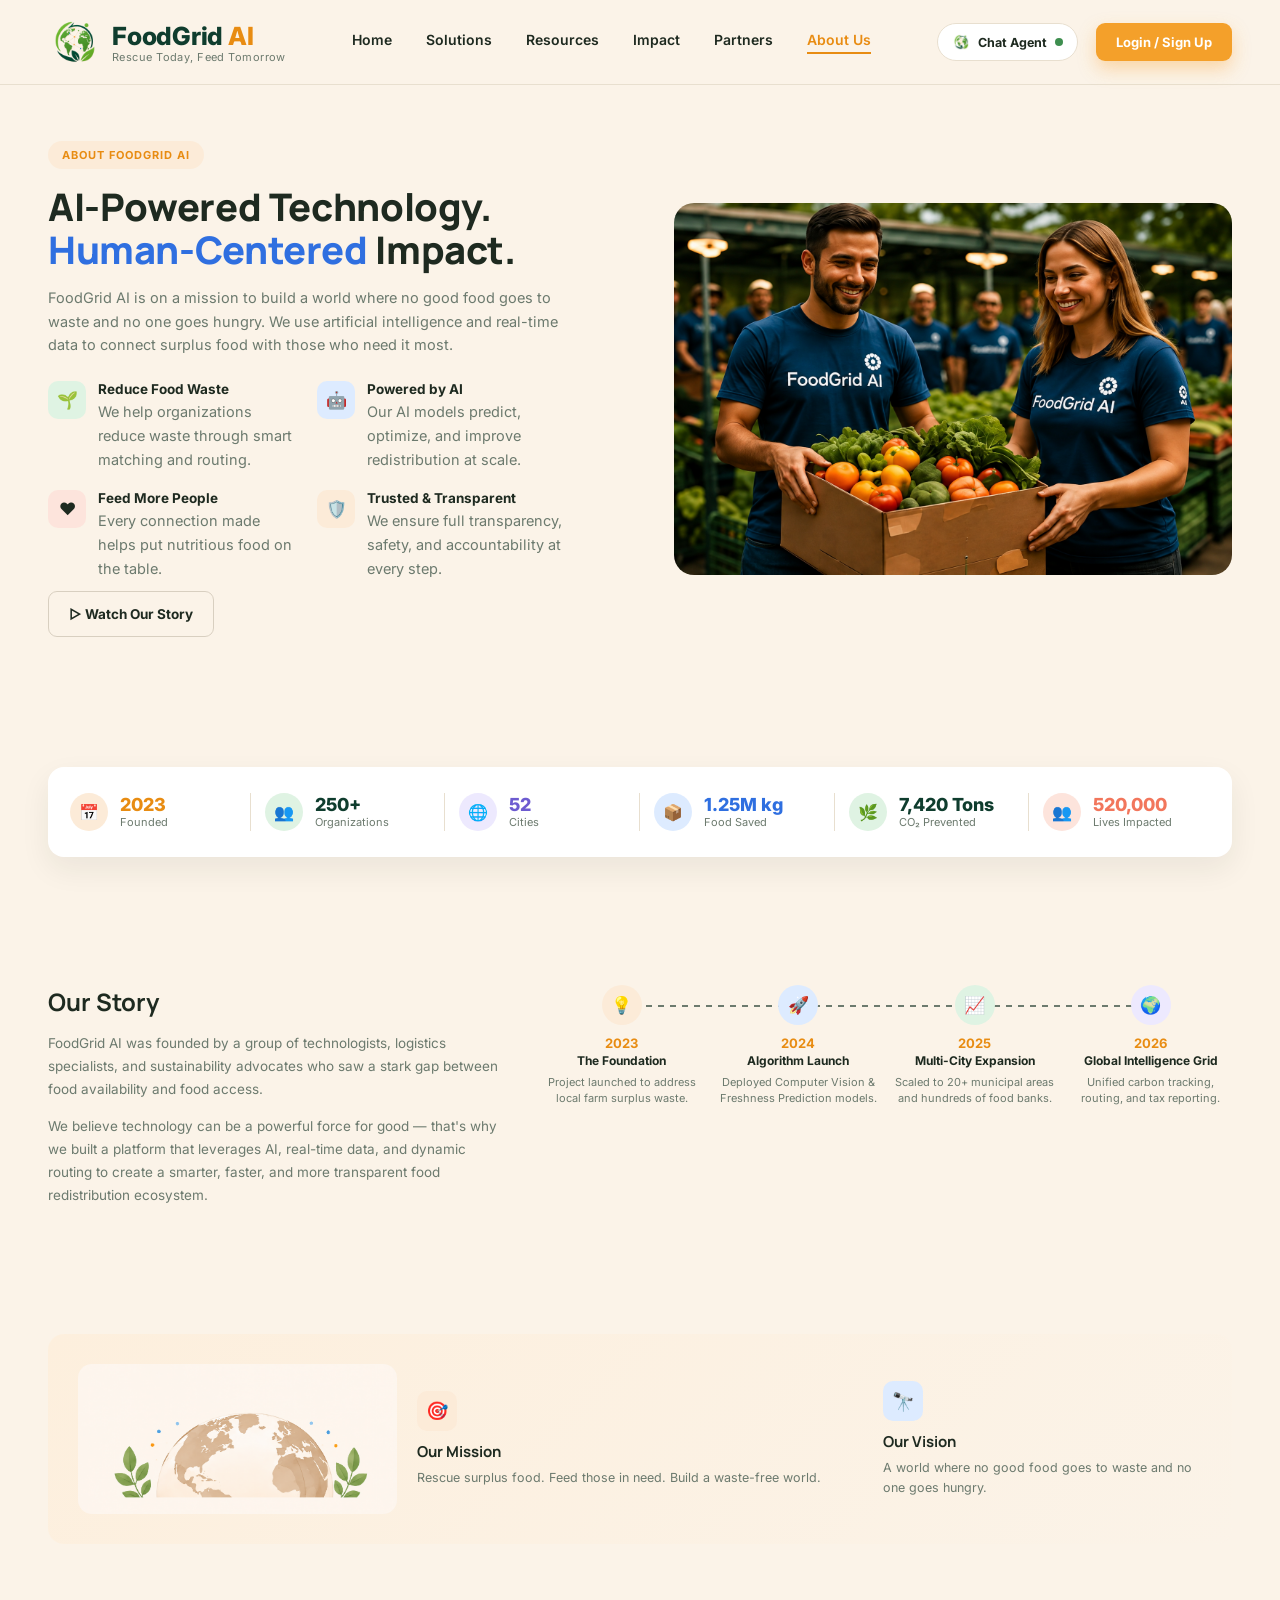
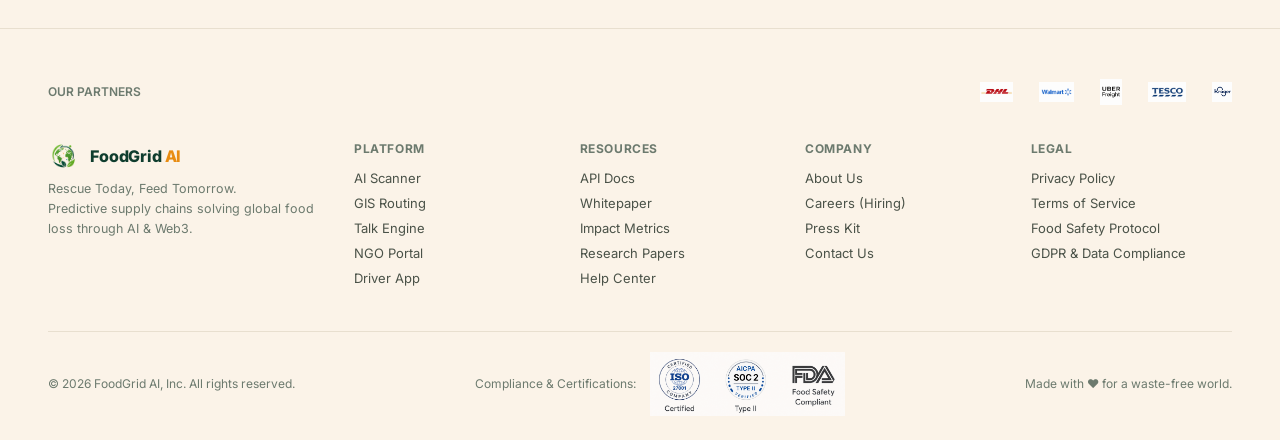
==== commit 69266da3: "Fix blank-page JS crash, add chat/login/signup pages, add research content" ====
--- a/about.html
+++ b/about.html
@@ -28,12 +28,12 @@
           <a href="about.html" class="active">About Us</a>
         </div>
         <div class="nav-right">
-          <button class="btn-chat-agent" id="chatAgentTrigger" aria-label="Open FoodGrid AI Assistant">
+          <a href="chat.html" class="btn-chat-agent">
             <img src="assets/logo-icon.png" alt="">
             <span>Chat Agent</span>
             <span class="chat-dot"></span>
-          </button>
-          <button class="btn-cta">Login / Sign Up</button>
+          </a>
+          <a href="login.html" class="btn-cta">Login / Sign Up</a>
           <button class="menu-toggle" id="menuToggle" aria-label="Toggle menu"><span></span><span></span><span></span></button>
         </div>
       </nav>
@@ -169,43 +169,6 @@
     </footer>
 
   </div>
-
-  <!-- ============ CHAT AGENT WIDGET ============ -->
-  <div id="chatAgent" class="chat-agent-panel">
-    <div class="chat-agent-header">
-      <img src="assets/logo-icon.png" alt="FoodGrid AI">
-      <div>
-        <div class="chat-agent-title">FoodGrid AI Assistant</div>
-        <div class="chat-agent-status"><span class="chat-dot"></span>Online</div>
-      </div>
-      <button id="chatAgentClose" aria-label="Close chat">✕</button>
-    </div>
-    <div class="chat-agent-body" id="chatAgentBody">
-      <div class="chat-msg bot">
-        <p>Hi there 👋 I'm your FoodGrid AI Assistant. I can help you with:</p>
-        <ul>
-          <li>Food donation &amp; eligibility</li>
-          <li>Delivery tracking &amp; logistics</li>
-          <li>NGO &amp; partner registration</li>
-          <li>Impact metrics &amp; reports</li>
-          <li>Tax credits &amp; documentation</li>
-        </ul>
-      </div>
-      <div class="chat-quick-replies">
-        <button data-topic="donate">📦 How to Donate Food</button>
-        <button data-topic="track">🚚 Track Active Delivery</button>
-        <button data-topic="ngo">🏛️ Register as NGO</button>
-        <button data-topic="impact">📊 View Impact Metrics</button>
-      </div>
-    </div>
-    <form class="chat-agent-input" id="chatAgentForm">
-      <input type="text" id="chatAgentInput" placeholder="Type your question here...">
-      <button type="submit" aria-label="Send">➤</button>
-    </form>
-    <div class="chat-agent-disclaimer">FoodGrid AI Assistant can make mistakes. Please verify important information.</div>
-  </div>
-  <div id="chatAgentOverlay"></div>
-
 <script src="script.js"></script>
 </body>
 </html>
--- a/style.css
+++ b/style.css
@@ -206,22 +206,27 @@
 }
 
 /* ---------------- SCROLL REVEAL ---------------- */
-.reveal{opacity:0;transform:translateY(28px);transition:opacity 0.7s cubic-bezier(.2,.7,.3,1), transform 0.7s cubic-bezier(.2,.7,.3,1);}
+/* Visible by default so content NEVER disappears if JS fails to load/run.
+   JS adds .js-ready to <html> once it boots successfully, which is what
+   actually arms the fade-up animation. This makes blank sections impossible. */
+.reveal{opacity:1;transform:none;}
+.js-ready .reveal{opacity:0;transform:translateY(28px);transition:opacity 0.7s cubic-bezier(.2,.7,.3,1), transform 0.7s cubic-bezier(.2,.7,.3,1);}
+.js-ready .reveal.visible{opacity:1;transform:translateY(0);}
 .reveal.visible{opacity:1;transform:translateY(0);}
 
 /* staggered entrance for children of a revealed group */
-.steps-row.reveal .step,
-.features.reveal .feature-card{
+.js-ready .steps-row.reveal .step,
+.js-ready .features.reveal .feature-card{
   opacity:0;transform:translateY(20px);
   transition:opacity 0.6s cubic-bezier(.2,.7,.3,1), transform 0.6s cubic-bezier(.2,.7,.3,1);
 }
-.steps-row.reveal.visible .step,
-.features.reveal.visible .feature-card{ opacity:1; transform:translateY(0); }
-.steps-row.reveal.visible .step:nth-child(1),.features.reveal.visible .feature-card:nth-child(1){transition-delay:0.05s;}
-.steps-row.reveal.visible .step:nth-child(2),.features.reveal.visible .feature-card:nth-child(2){transition-delay:0.15s;}
-.steps-row.reveal.visible .step:nth-child(3),.features.reveal.visible .feature-card:nth-child(3){transition-delay:0.25s;}
-.steps-row.reveal.visible .step:nth-child(4),.features.reveal.visible .feature-card:nth-child(4){transition-delay:0.35s;}
-.features.reveal.visible .feature-card:nth-child(5){transition-delay:0.45s;}
+.js-ready .steps-row.reveal.visible .step,
+.js-ready .features.reveal.visible .feature-card{ opacity:1; transform:translateY(0); }
+.js-ready .steps-row.reveal.visible .step:nth-child(1),.js-ready .features.reveal.visible .feature-card:nth-child(1){transition-delay:0.05s;}
+.js-ready .steps-row.reveal.visible .step:nth-child(2),.js-ready .features.reveal.visible .feature-card:nth-child(2){transition-delay:0.15s;}
+.js-ready .steps-row.reveal.visible .step:nth-child(3),.js-ready .features.reveal.visible .feature-card:nth-child(3){transition-delay:0.25s;}
+.js-ready .steps-row.reveal.visible .step:nth-child(4),.js-ready .features.reveal.visible .feature-card:nth-child(4){transition-delay:0.35s;}
+.js-ready .features.reveal.visible .feature-card:nth-child(5){transition-delay:0.45s;}
 @media(prefers-reduced-motion:reduce){
   .reveal{opacity:1;transform:none;transition:none;}
 }
@@ -630,3 +635,129 @@
   .btn-chat-agent span{display:none;}
   .btn-chat-agent{padding:9px;}
 }
+
+/* ================= AUTH PAGES (Login / Signup) ================= */
+.auth-body{
+  min-height:100vh;display:flex;align-items:center;justify-content:center;
+  background:var(--cream);padding:40px 20px;
+}
+.auth-card{
+  width:100%;max-width:460px;background:var(--card);border-radius:24px;
+  box-shadow:0 24px 60px rgba(31,42,32,0.1);padding:36px 34px;
+}
+.auth-logo{display:flex;align-items:center;gap:12px;margin-bottom:26px;}
+.auth-logo img{width:44px;height:44px;}
+.auth-title{font-size:26px;font-weight:800;text-align:center;}
+.auth-sub{font-size:13px;color:var(--muted);text-align:center;margin:6px 0 26px;}
+.auth-form{display:flex;flex-direction:column;gap:6px;}
+.auth-form label{font-size:12.5px;font-weight:700;margin-top:10px;margin-bottom:2px;}
+.input-with-icon{
+  display:flex;align-items:center;gap:10px;border:1px solid var(--line);border-radius:10px;
+  padding:12px 14px;background:var(--cream);
+}
+.input-with-icon span:first-child{font-size:14px;flex-shrink:0;}
+.input-with-icon input{
+  border:none;background:none;outline:none;flex:1;font-size:13.5px;font-family:inherit;color:var(--ink);min-width:0;
+}
+.pw-toggle{background:none;border:none;cursor:pointer;font-size:13px;flex-shrink:0;}
+
+.phone-row{position:relative;display:flex;gap:8px;}
+.country-select{
+  display:flex;align-items:center;gap:6px;border:1px solid var(--line);border-radius:10px;
+  padding:12px 10px;background:var(--cream);font-size:13px;font-weight:600;flex-shrink:0;cursor:pointer;
+}
+.country-select .chevron{font-size:10px;color:var(--muted);}
+.country-dropdown{
+  position:absolute;top:calc(100% + 6px);left:0;width:280px;max-height:320px;
+  background:var(--card);border-radius:12px;box-shadow:0 20px 50px rgba(31,42,32,0.18);
+  z-index:20;display:none;flex-direction:column;overflow:hidden;
+}
+.country-dropdown.open{display:flex;}
+.country-dropdown input{
+  border:none;border-bottom:1px solid var(--line);padding:12px 14px;font-size:13px;outline:none;font-family:inherit;
+}
+.country-list{overflow-y:auto;max-height:270px;}
+.country-option{
+  display:flex;align-items:center;gap:10px;padding:10px 14px;font-size:13px;cursor:pointer;
+  transition:background 0.15s ease;
+}
+.country-option:hover{background:var(--cream);}
+.country-option .dial{margin-left:auto;color:var(--muted);font-size:12px;}
+
+.checkbox-row{display:flex;align-items:flex-start;gap:8px;font-size:12px;color:var(--muted);font-weight:400 !important;margin-top:14px !important;}
+.checkbox-row input{margin-top:2px;}
+.checkbox-row a{color:var(--blue);font-weight:600;}
+.auth-divider{display:flex;align-items:center;gap:12px;margin:18px 0;color:var(--muted);font-size:12px;}
+.auth-divider::before,.auth-divider::after{content:"";flex:1;height:1px;background:var(--line);}
+.auth-footer-link{text-align:center;font-size:13px;color:var(--muted);margin-top:18px;}
+.auth-footer-link a{color:var(--blue);font-weight:700;}
+
+/* ================= CHAT PAGE ================= */
+.chat-page{
+  display:grid;grid-template-columns:260px 1fr 280px;gap:16px;
+  max-width:1400px;margin:0 auto;padding:20px 24px;align-items:start;
+}
+.chat-sidebar,.chat-right{
+  background:var(--card);border-radius:var(--radius);box-shadow:var(--shadow);padding:18px;
+  max-height:calc(100vh - 110px);overflow-y:auto;position:sticky;top:90px;
+}
+.chat-sidebar-header .chat-agent-title{font-size:14px;font-weight:800;}
+.chat-agent-status{font-size:11px;color:var(--muted);display:flex;align-items:center;gap:6px;margin-top:3px;}
+.chat-sidebar-section{margin-top:18px;}
+.chat-sidebar-section h4{font-size:11px;text-transform:uppercase;letter-spacing:0.05em;color:var(--muted);margin-bottom:10px;}
+.convo-item{display:flex;justify-content:space-between;align-items:center;padding:9px 6px;border-radius:8px;font-size:12.5px;cursor:pointer;}
+.convo-item:hover{background:var(--cream);}
+.convo-item time{font-size:10.5px;color:var(--muted);flex-shrink:0;}
+.view-all-link{display:block;font-size:12px;color:var(--blue);font-weight:700;margin-top:8px;}
+.topic-item{display:block;padding:9px 6px;border-radius:8px;font-size:12.5px;color:var(--ink);}
+.topic-item:hover{background:var(--cream);}
+.chat-help-card{background:var(--cream);border-radius:12px;padding:16px;margin-top:20px;text-align:center;}
+.chat-help-card .ico{font-size:22px;margin-bottom:6px;}
+.chat-help-card strong{font-size:12.5px;display:block;margin-bottom:4px;}
+.chat-help-card p{font-size:11px;color:var(--muted);margin-bottom:10px;}
+
+.chat-main{background:var(--card);border-radius:var(--radius);box-shadow:var(--shadow);display:flex;flex-direction:column;height:calc(100vh - 110px);}
+.chat-main-header{display:flex;align-items:center;gap:12px;padding:16px 20px;border-bottom:1px solid var(--line);}
+.chat-main-header img{width:36px;height:36px;border-radius:50%;object-fit:cover;flex-shrink:0;}
+.chat-main-header .chat-agent-sub{font-size:11px;color:var(--muted);}
+.chat-main-header .pill{padding:5px 10px;border-radius:12px;font-size:10.5px;font-weight:700;margin-left:auto;}
+.chat-main-body{flex:1;overflow-y:auto;padding:20px;display:flex;flex-direction:column;gap:14px;}
+.chat-msg.wide{max-width:80%;}
+.chat-quick-replies.wide{flex-direction:row;flex-wrap:wrap;}
+.chat-quick-replies.wide button{flex:1;min-width:180px;}
+
+.chat-right .quicklink-item,.chat-right .resource-link{
+  display:flex;align-items:center;gap:10px;padding:9px 6px;border-radius:8px;
+}
+.chat-right .quicklink-item:hover,.chat-right .resource-link:hover{background:var(--cream);}
+.chat-right .ico{width:30px;height:30px;border-radius:8px;display:flex;align-items:center;justify-content:center;font-size:13px;flex-shrink:0;}
+.chat-right strong{font-size:12px;display:block;}
+.chat-right p{font-size:10.5px;color:var(--muted);margin:0;}
+.status-row{display:flex;align-items:center;gap:8px;font-size:12px;padding:6px 0;justify-content:space-between;}
+.status-row.muted{color:var(--muted);}
+.status-dot{width:8px;height:8px;border-radius:50%;flex-shrink:0;}
+.status-dot.ok{background:var(--green);}
+.status-ok{color:var(--green);font-weight:700;font-size:11px;}
+
+@media(max-width:1100px){
+  .chat-page{grid-template-columns:1fr;}
+  .chat-sidebar,.chat-right{position:static;max-height:none;}
+  .chat-main{height:auto;min-height:500px;}
+}
+
+/* ================= RESEARCH DISCLAIMER BOX ================= */
+.research-disclaimer{
+  display:flex;gap:16px;align-items:flex-start;
+  background:#FDF8F0;border:1px solid var(--line);border-radius:var(--radius);
+  padding:22px;margin-bottom:24px;
+}
+.research-disclaimer .ico{width:42px;height:42px;border-radius:10px;display:flex;align-items:center;justify-content:center;font-size:18px;flex-shrink:0;}
+.research-disclaimer strong{font-size:14px;display:block;margin-bottom:6px;}
+.research-disclaimer p{font-size:12.5px;color:var(--muted);line-height:1.65;}
+
+/* ================= DECORATIVE BRANCH ACCENTS (Contact page) ================= */
+.branch-decor{
+  position:absolute;width:110px;height:auto;opacity:0.5;pointer-events:none;z-index:0;
+}
+.branch-decor-left{top:-10px;left:-20px;transform:rotate(-15deg) scaleX(-1);}
+.branch-decor-right{bottom:-10px;right:-20px;transform:rotate(10deg);}
